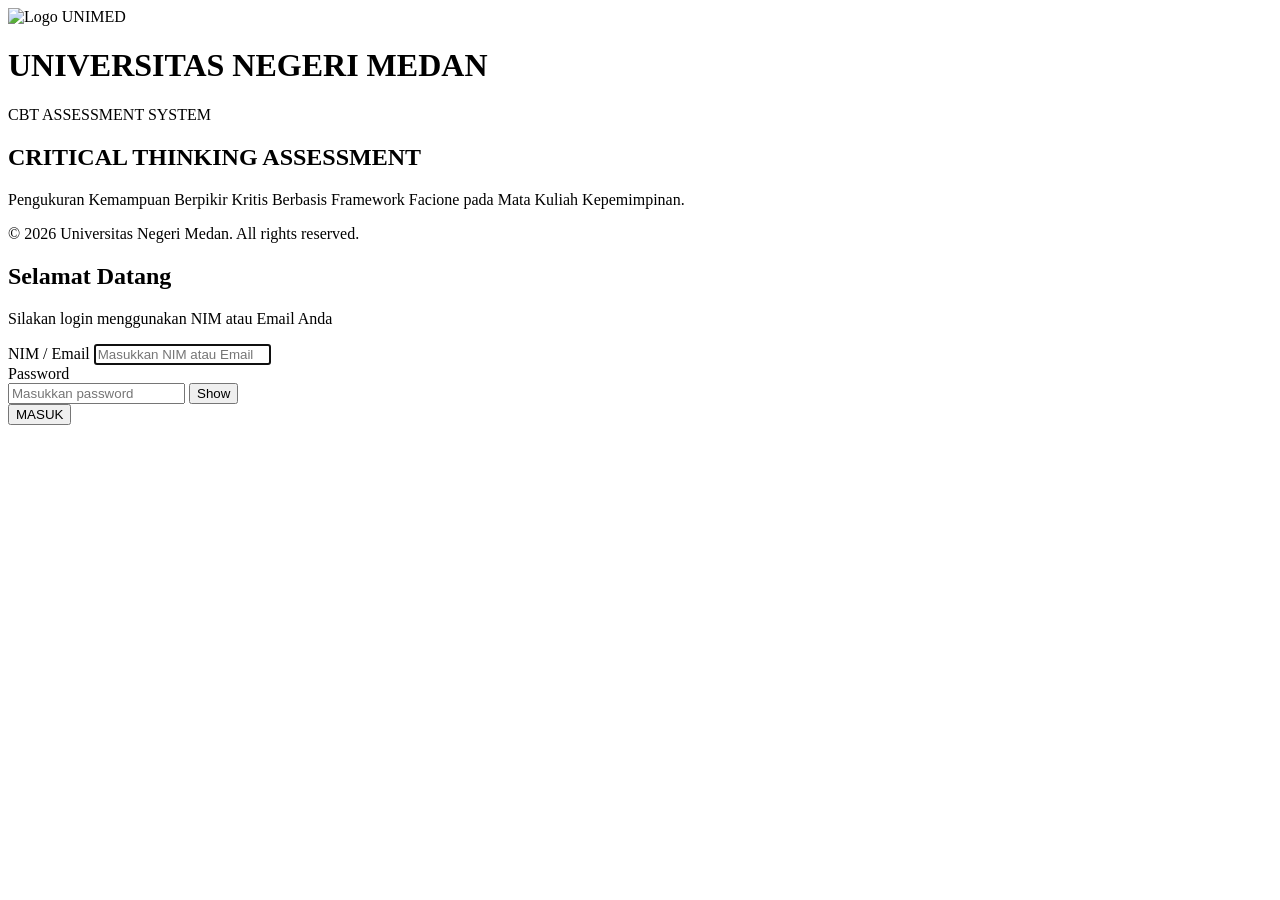
==== index.html @ b099a4a3 "Add files via upload" ====
<!DOCTYPE html>
<html lang="id">
<head>
  <meta charset="UTF-8">
  <meta name="viewport" content="width=device-width, initial-scale=1.0">
  <title>Login - Critical Thinking Assessment UNIMED</title>
  <link rel="stylesheet" href="css/style.css">
  <link rel="stylesheet" href="css/responsive.css">
</head>
<body>

  <div class="login-wrapper">
    <div class="login-banner">
      <div class="banner-brand">
        <img src="assets/logo/logo_unimed.jpg" alt="Logo UNIMED" class="app-logo">
        <div>
          <h1 class="institution-name">UNIVERSITAS NEGERI MEDAN</h1>
          <p class="app-tagline">CBT ASSESSMENT SYSTEM</p>
        </div>
      </div>
      <div class="banner-content">
        <h2>CRITICAL THINKING ASSESSMENT</h2>
        <p>Pengukuran Kemampuan Berpikir Kritis Berbasis Framework Facione pada Mata Kuliah Kepemimpinan.</p>
      </div>
      <div class="banner-footer">&copy; 2026 Universitas Negeri Medan. All rights reserved.</div>
    </div>

    <div class="login-form-container">
      <div class="login-header">
        <h2>Selamat Datang</h2>
        <p>Silakan login menggunakan NIM atau Email Anda</p>
      </div>

      <div id="alertBox" class="alert"></div>

      <form id="loginForm">
        <div class="form-group">
          <label for="identifier">NIM / Email</label>
          <input type="text" id="identifier" class="form-input" placeholder="Masukkan NIM atau Email" required autofocus>
        </div>

        <div class="form-group">
          <label for="password">Password</label>
          <div class="input-wrapper">
            <input type="password" id="password" class="form-input" placeholder="Masukkan password" required>
            <button type="button" id="togglePasswordBtn" class="toggle-password">Show</button>
          </div>
        </div>

        <button type="submit" id="submitBtn" class="btn-primary">
          <span id="btnText">MASUK</span>
          <span id="btnSpinner" class="spinner" style="display: none;"></span>
        </button>
      </form>
    </div>
  </div>

  <script src="js/config.js"></script>
  <script src="js/api.js"></script>
  <script src="js/auth.js"></script>
  
  <script>
    document.addEventListener("DOMContentLoaded", () => {
      if (Auth.isAuthenticated()) {
        const user = Auth.getUser();
        if (user && user.role) Auth.redirectUserByRole(user.role);
      }

      const loginForm = document.getElementById("loginForm");
      const identifierInput = document.getElementById("identifier");
      const passwordInput = document.getElementById("password");
      const togglePasswordBtn = document.getElementById("togglePasswordBtn");
      const submitBtn = document.getElementById("submitBtn");
      const btnText = document.getElementById("btnText");
      const btnSpinner = document.getElementById("btnSpinner");
      const alertBox = document.getElementById("alertBox");

      togglePasswordBtn.addEventListener("click", () => {
        const isPassword = passwordInput.getAttribute("type") === "password";
        passwordInput.setAttribute("type", isPassword ? "text" : "password");
        togglePasswordBtn.textContent = isPassword ? "Hide" : "Show";
      });

      loginForm.addEventListener("submit", async (e) => {
        e.preventDefault();
        alertBox.style.display = "none";
        
        setLoading(true);
        const response = await API.login(identifierInput.value, passwordInput.value);

        if (response.success && response.data) {
          Auth.saveSession(response.data);
          Auth.redirectUserByRole(response.data.user.role);
        } else {
          setLoading(false);
          alertBox.textContent = response.message || "Login gagal.";
          alertBox.style.display = "block";
        }
      });

      function setLoading(isLoading) {
        submitBtn.disabled = isLoading;
        btnText.textContent = isLoading ? "MEMPROSES..." : "MASUK";
        btnSpinner.style.display = isLoading ? "inline-block" : "none";
      }
    });
  </script>
</body>
</html>
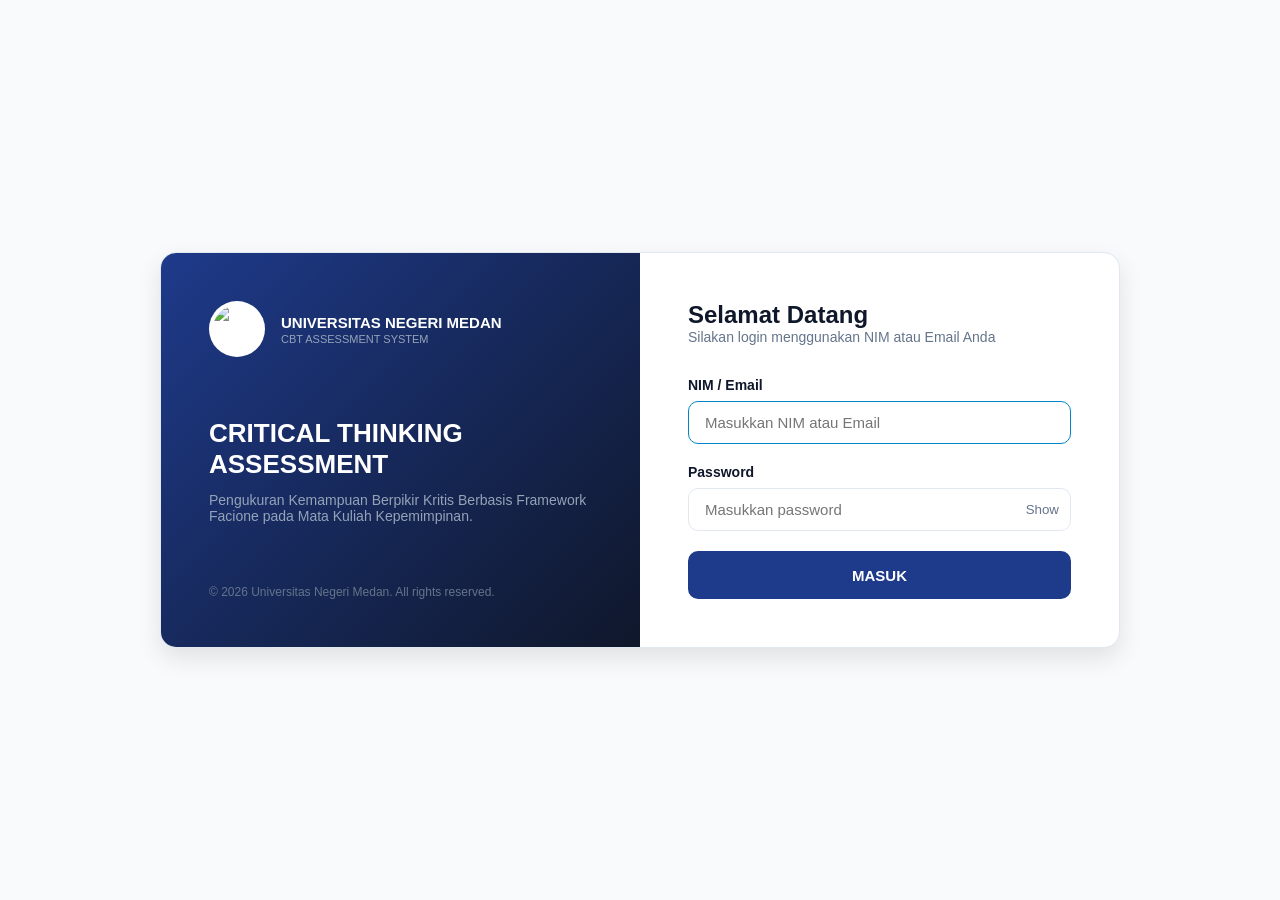
==== commit cf20a6d3: "Update index.html" ====
--- a/index.html
+++ b/index.html
@@ -4,45 +4,67 @@
   <meta charset="UTF-8">
   <meta name="viewport" content="width=device-width, initial-scale=1.0">
   <title>Login - Critical Thinking Assessment UNIMED</title>
-  <link rel="stylesheet" href="css/style.css">
-  <link rel="stylesheet" href="css/responsive.css">
+  <!-- Menghubungkan CSS (Gunakan ./ agar terbaca dari root) -->
+  <link rel="stylesheet" href="./css/style.css">
+  <link rel="stylesheet" href="./css/responsive.css">
 </head>
 <body>
 
   <div class="login-wrapper">
+    <!-- Panel Kiri: Branding & Logo UNIMED -->
     <div class="login-banner">
       <div class="banner-brand">
-        <img src="assets/logo/logo_unimed.jpg" alt="Logo UNIMED" class="app-logo">
+        <!-- Logo UNIMED -->
+        <img src="./assets/logo/logo_unimed.jpg" alt="Logo UNIMED" class="app-logo">
         <div>
           <h1 class="institution-name">UNIVERSITAS NEGERI MEDAN</h1>
           <p class="app-tagline">CBT ASSESSMENT SYSTEM</p>
         </div>
       </div>
+
       <div class="banner-content">
         <h2>CRITICAL THINKING ASSESSMENT</h2>
         <p>Pengukuran Kemampuan Berpikir Kritis Berbasis Framework Facione pada Mata Kuliah Kepemimpinan.</p>
       </div>
-      <div class="banner-footer">&copy; 2026 Universitas Negeri Medan. All rights reserved.</div>
+
+      <div class="banner-footer">
+        &copy; 2026 Universitas Negeri Medan. All rights reserved.
+      </div>
     </div>
 
+    <!-- Panel Kanan: Form Login -->
     <div class="login-form-container">
       <div class="login-header">
         <h2>Selamat Datang</h2>
         <p>Silakan login menggunakan NIM atau Email Anda</p>
       </div>
 
-      <div id="alertBox" class="alert"></div>
+      <!-- Alert Pesan Error -->
+      <div id="alertBox" class="alert alert-danger" role="alert"></div>
 
-      <form id="loginForm">
+      <form id="loginForm" autocomplete="off">
         <div class="form-group">
           <label for="identifier">NIM / Email</label>
-          <input type="text" id="identifier" class="form-input" placeholder="Masukkan NIM atau Email" required autofocus>
+          <input 
+            type="text" 
+            id="identifier" 
+            class="form-input" 
+            placeholder="Masukkan NIM atau Email" 
+            required 
+            autofocus
+          >
         </div>
 
         <div class="form-group">
           <label for="password">Password</label>
           <div class="input-wrapper">
-            <input type="password" id="password" class="form-input" placeholder="Masukkan password" required>
+            <input 
+              type="password" 
+              id="password" 
+              class="form-input" 
+              placeholder="Masukkan password" 
+              required
+            >
             <button type="button" id="togglePasswordBtn" class="toggle-password">Show</button>
           </div>
         </div>
@@ -55,15 +77,19 @@
     </div>
   </div>
 
-  <script src="js/config.js"></script>
-  <script src="js/api.js"></script>
-  <script src="js/auth.js"></script>
+  <!-- JavaScript Modules -->
+  <script src="./js/config.js"></script>
+  <script src="./js/api.js"></script>
+  <script src="./js/auth.js"></script>
   
   <script>
     document.addEventListener("DOMContentLoaded", () => {
-      if (Auth.isAuthenticated()) {
+      if (typeof Auth !== "undefined" && Auth.isAuthenticated()) {
         const user = Auth.getUser();
-        if (user && user.role) Auth.redirectUserByRole(user.role);
+        if (user && user.role) {
+          Auth.redirectUserByRole(user.role);
+          return;
+        }
       }
 
       const loginForm = document.getElementById("loginForm");
@@ -83,27 +109,48 @@
 
       loginForm.addEventListener("submit", async (e) => {
         e.preventDefault();
+        
         alertBox.style.display = "none";
-        
+        alertBox.textContent = "";
+
+        const identifier = identifierInput.value.trim();
+        const password = passwordInput.value;
+
+        if (!identifier || !password) {
+          showAlert("NIM/Email dan Password wajib diisi.");
+          return;
+        }
+
         setLoading(true);
-        const response = await API.login(identifierInput.value, passwordInput.value);
+
+        const response = await API.login(identifier, password);
 
         if (response.success && response.data) {
           Auth.saveSession(response.data);
           Auth.redirectUserByRole(response.data.user.role);
         } else {
           setLoading(false);
-          alertBox.textContent = response.message || "Login gagal.";
-          alertBox.style.display = "block";
+          showAlert(response.message || "Email/NIM atau password salah.");
         }
       });
 
+      function showAlert(message) {
+        alertBox.textContent = message;
+        alertBox.style.display = "block";
+      }
+
       function setLoading(isLoading) {
-        submitBtn.disabled = isLoading;
-        btnText.textContent = isLoading ? "MEMPROSES..." : "MASUK";
-        btnSpinner.style.display = isLoading ? "inline-block" : "none";
+        if (isLoading) {
+          submitBtn.disabled = true;
+          btnText.textContent = "MEMPROSES...";
+          btnSpinner.style.display = "inline-block";
+        } else {
+          submitBtn.disabled = false;
+          btnText.textContent = "MASUK";
+          btnSpinner.style.display = "none";
+        }
       }
     });
   </script>
 </body>
-</html>+</html>
--- a/css/style.css
+++ b/css/style.css
@@ -0,0 +1,130 @@
+:root {
+  --primary: #1e3a8a;
+  --primary-hover: #1e40af;
+  --secondary: #0284c7;
+  --background: #f8fafc;
+  --surface: #ffffff;
+  --text-main: #0f172a;
+  --text-muted: #64748b;
+  --border: #e2e8f0;
+  --danger: #ef4444;
+  --radius-md: 10px;
+  --radius-lg: 16px;
+  --font-family: 'Inter', sans-serif;
+}
+
+* { box-sizing: border-box; margin: 0; padding: 0; }
+
+body {
+  font-family: var(--font-family);
+  background-color: var(--background);
+  color: var(--text-main);
+  min-height: 100vh;
+  display: flex;
+  align-items: center;
+  justify-content: center;
+}
+
+.login-wrapper {
+  width: 100%;
+  max-width: 960px;
+  margin: 20px;
+  background: var(--surface);
+  border-radius: var(--radius-lg);
+  box-shadow: 0 10px 25px rgba(0,0,0,0.1);
+  display: flex;
+  overflow: hidden;
+  border: 1px solid var(--border);
+}
+
+.login-banner {
+  flex: 1;
+  background: linear-gradient(135deg, var(--primary) 0%, #0f172a 100%);
+  color: #ffffff;
+  padding: 48px;
+  display: flex;
+  flex-direction: column;
+  justify-content: space-between;
+}
+
+.banner-brand { display: flex; align-items: center; gap: 16px; }
+
+.app-logo {
+  width: 56px;
+  height: 56px;
+  object-fit: contain;
+  background-color: #ffffff;
+  border-radius: 50%;
+  padding: 4px;
+}
+
+.institution-name { font-size: 15px; font-weight: 700; color: #ffffff; }
+.app-tagline { font-size: 11px; color: #94a3b8; margin-top: 2px; }
+.banner-content h2 { font-size: 26px; margin-bottom: 12px; }
+.banner-content p { color: #94a3b8; font-size: 14px; }
+.banner-footer { font-size: 12px; color: #64748b; }
+
+.login-form-container { flex: 1; padding: 48px; display: flex; flex-direction: column; justify-content: center; }
+.login-header { margin-bottom: 32px; }
+.login-header h2 { font-size: 24px; color: var(--text-main); }
+.login-header p { font-size: 14px; color: var(--text-muted); }
+
+.form-group { margin-bottom: 20px; }
+.form-group label { display: block; font-size: 14px; font-weight: 600; margin-bottom: 8px; }
+.input-wrapper { position: relative; display: flex; align-items: center; }
+
+.form-input {
+  width: 100%;
+  padding: 12px 16px;
+  font-size: 15px;
+  border: 1px solid var(--border);
+  border-radius: var(--radius-md);
+}
+
+.form-input:focus { outline: none; border-color: var(--secondary); }
+
+.toggle-password {
+  position: absolute;
+  right: 12px;
+  background: none;
+  border: none;
+  color: var(--text-muted);
+  cursor: pointer;
+}
+
+.btn-primary {
+  width: 100%;
+  padding: 14px;
+  font-size: 15px;
+  font-weight: 600;
+  color: #ffffff;
+  background-color: var(--primary);
+  border: none;
+  border-radius: var(--radius-md);
+  cursor: pointer;
+  min-height: 48px;
+}
+
+.btn-primary:hover { background-color: var(--primary-hover); }
+
+.alert {
+  padding: 12px 16px;
+  border-radius: var(--radius-md);
+  font-size: 14px;
+  margin-bottom: 20px;
+  display: none;
+  background-color: #fef2f2;
+  border: 1px solid #fecaca;
+  color: var(--danger);
+}
+
+.spinner {
+  width: 18px;
+  height: 18px;
+  border: 2px solid rgba(255,255,255,0.3);
+  border-top-color: #ffffff;
+  border-radius: 50%;
+  animation: spin 0.8s linear infinite;
+  display: inline-block;
+}
+@keyframes spin { to { transform: rotate(360deg); } }
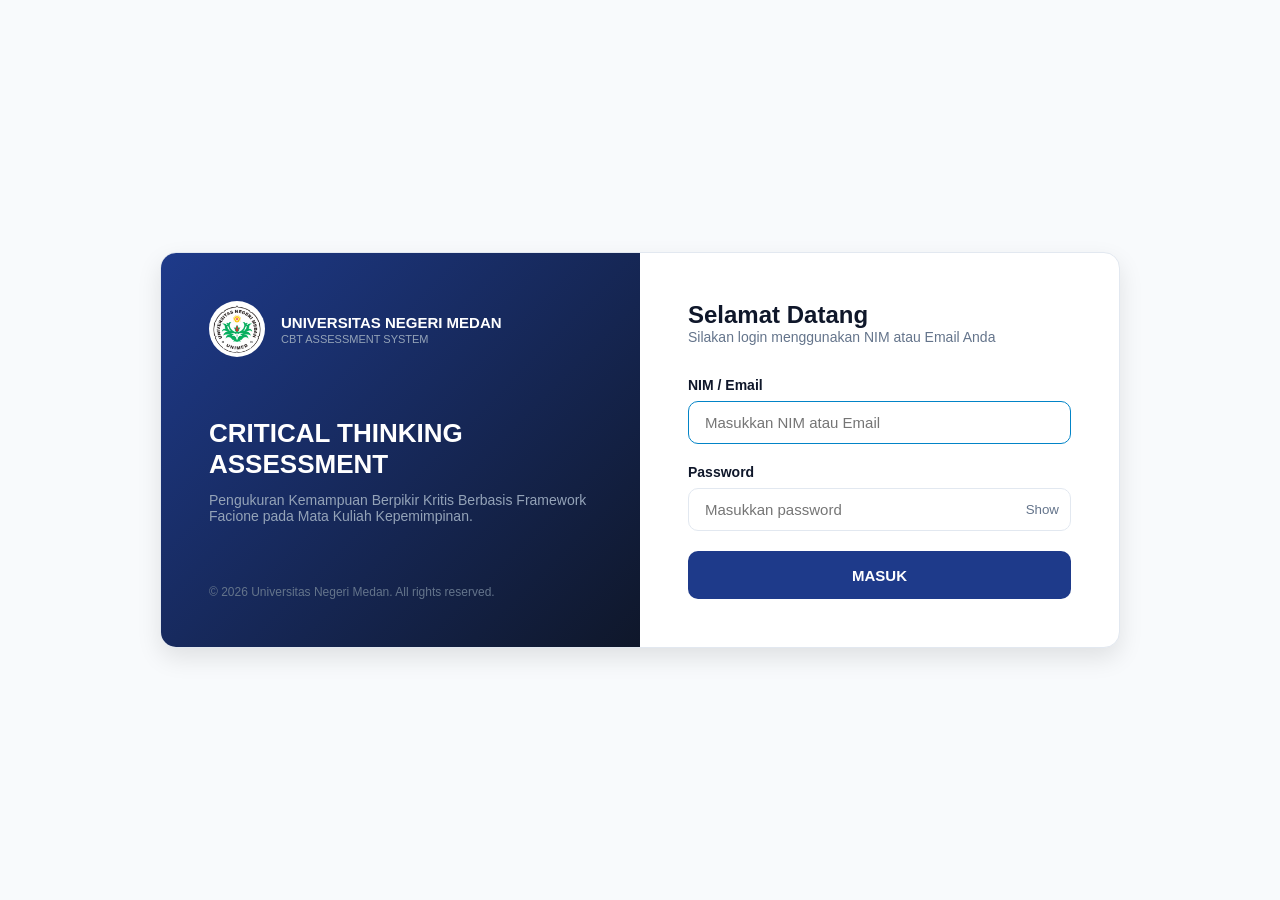
==== commit 8c0c61da: "Update index.html" ====
--- a/index.html
+++ b/index.html
@@ -15,7 +15,7 @@
     <div class="login-banner">
       <div class="banner-brand">
         <!-- Logo UNIMED -->
-        <img src="./assets/logo/logo_unimed.jpg" alt="Logo UNIMED" class="app-logo">
+        <img src="./assets/logo_unimed.png" alt="Logo UNIMED" class="app-logo">
         <div>
           <h1 class="institution-name">UNIVERSITAS NEGERI MEDAN</h1>
           <p class="app-tagline">CBT ASSESSMENT SYSTEM</p>
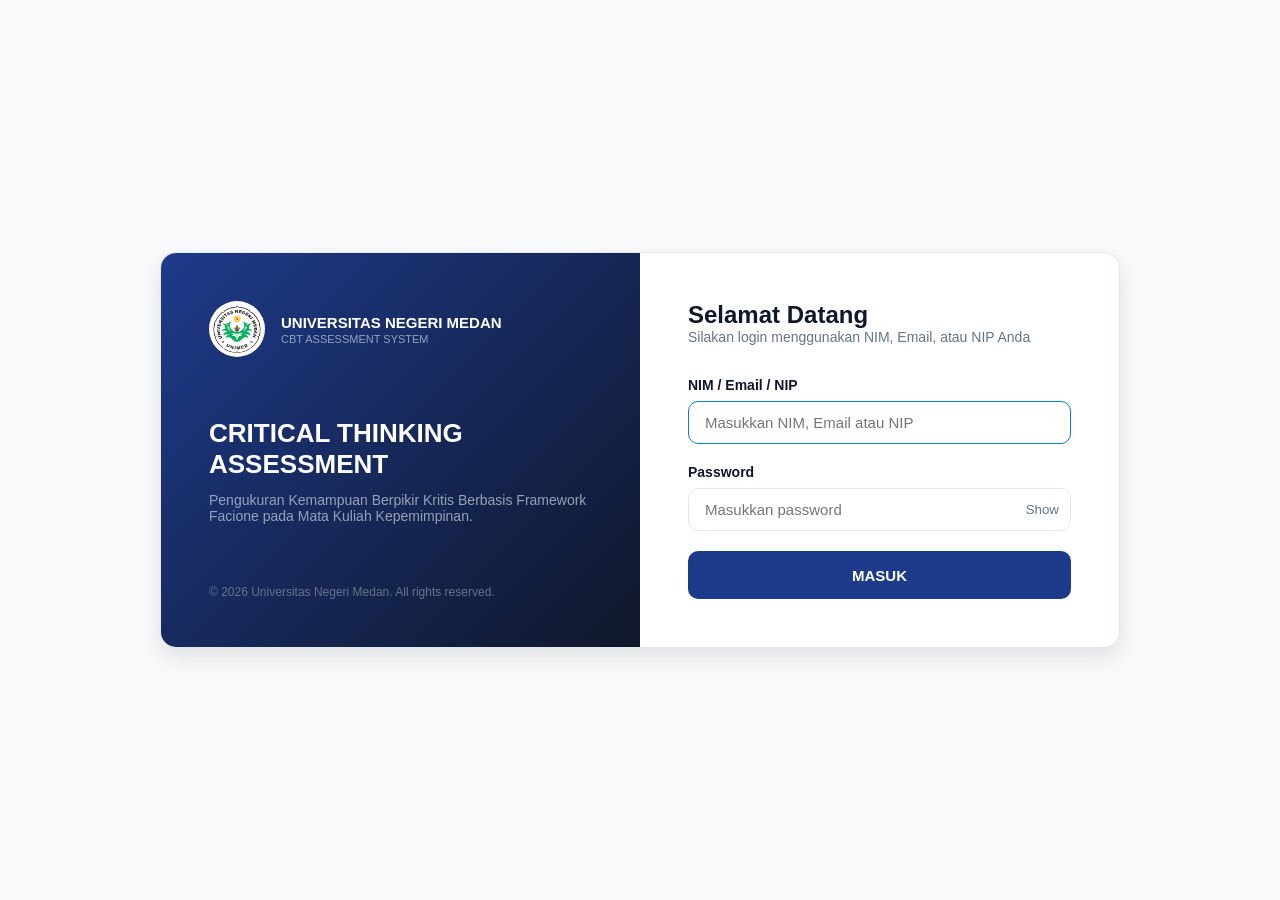
==== commit 97ddb9a2: "Update index.html" ====
--- a/index.html
+++ b/index.html
@@ -4,7 +4,7 @@
   <meta charset="UTF-8">
   <meta name="viewport" content="width=device-width, initial-scale=1.0">
   <title>Login - Critical Thinking Assessment UNIMED</title>
-  <!-- Menghubungkan CSS (Gunakan ./ agar terbaca dari root) -->
+  <!-- Menghubungkan CSS -->
   <link rel="stylesheet" href="./css/style.css">
   <link rel="stylesheet" href="./css/responsive.css">
 </head>
@@ -36,20 +36,20 @@
     <div class="login-form-container">
       <div class="login-header">
         <h2>Selamat Datang</h2>
-        <p>Silakan login menggunakan NIM atau Email Anda</p>
+        <p>Silakan login menggunakan NIM, Email, atau NIP Anda</p>
       </div>
 
       <!-- Alert Pesan Error -->
-      <div id="alertBox" class="alert alert-danger" role="alert"></div>
+      <div id="alertBox" class="alert alert-danger" role="alert" style="display: none;"></div>
 
       <form id="loginForm" autocomplete="off">
         <div class="form-group">
-          <label for="identifier">NIM / Email</label>
+          <label for="identifier">NIM / Email / NIP</label>
           <input 
             type="text" 
             id="identifier" 
             class="form-input" 
-            placeholder="Masukkan NIM atau Email" 
+            placeholder="Masukkan NIM, Email atau NIP" 
             required 
             autofocus
           >
@@ -84,6 +84,7 @@
   
   <script>
     document.addEventListener("DOMContentLoaded", () => {
+      // Cek apakah sudah login sebelumnya
       if (typeof Auth !== "undefined" && Auth.isAuthenticated()) {
         const user = Auth.getUser();
         if (user && user.role) {
@@ -117,20 +118,27 @@
         const password = passwordInput.value;
 
         if (!identifier || !password) {
-          showAlert("NIM/Email dan Password wajib diisi.");
+          showAlert("NIM/Email/NIP dan Password wajib diisi.");
           return;
         }
 
         setLoading(true);
 
-        const response = await API.login(identifier, password);
+        try {
+          const response = await API.login(identifier, password);
 
-        if (response.success && response.data) {
-          Auth.saveSession(response.data);
-          Auth.redirectUserByRole(response.data.user.role);
-        } else {
+          // Menyesuaikan dengan standar format sukses Apps Script (status === "SUCCESS")
+          if ((response.success || response.status === "SUCCESS") && response.data) {
+            Auth.saveSession(response.data);
+            Auth.redirectUserByRole(response.data.user.role);
+          } else {
+            setLoading(false);
+            showAlert(response.message || "Email/NIM atau password salah.");
+          }
+        } catch (err) {
           setLoading(false);
-          showAlert(response.message || "Email/NIM atau password salah.");
+          showAlert("Terjadi kesalahan koneksi ke server.");
+          console.error(err);
         }
       });
 
